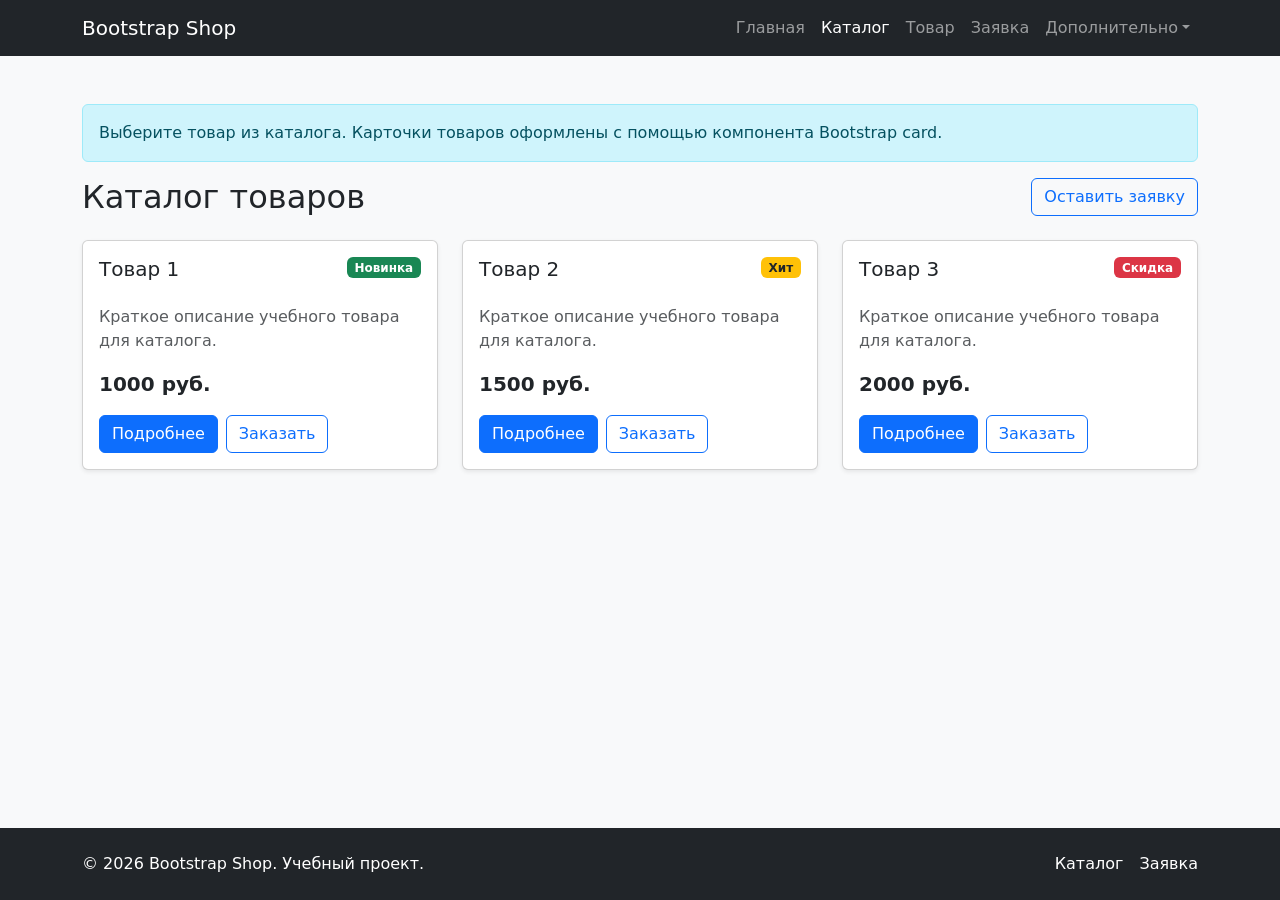
==== catalog.html @ 574446c4 "feat: add Bootstrap components pages" ====
<!DOCTYPE html>
<html lang="ru">
<head>
  <meta charset="UTF-8">
  <meta name="viewport" content="width=device-width, initial-scale=1.0">
  <title>Каталог — Bootstrap Shop</title>
  <link href="https://cdn.jsdelivr.net/npm/bootstrap@5.3.8/dist/css/bootstrap.min.css" rel="stylesheet">
  <link rel="stylesheet" href="css/custom.css">
</head>
<body class="bg-light">
<nav class="navbar navbar-expand-lg navbar-dark bg-dark">
  <div class="container">
    <a class="navbar-brand" href="index.html">Bootstrap Shop</a>
    <button class="navbar-toggler" type="button" data-bs-toggle="collapse" data-bs-target="#mainNavbar" aria-controls="mainNavbar" aria-expanded="false" aria-label="Переключить навигацию"><span class="navbar-toggler-icon"></span></button>
    <div class="collapse navbar-collapse" id="mainNavbar">
      <ul class="navbar-nav ms-auto">
        <li class="nav-item"><a class="nav-link" href="index.html">Главная</a></li>
        <li class="nav-item"><a class="nav-link active" aria-current="page" href="catalog.html">Каталог</a></li>
        <li class="nav-item"><a class="nav-link" href="product.html">Товар</a></li>
        <li class="nav-item"><a class="nav-link" href="order.html">Заявка</a></li>
        <li class="nav-item dropdown">
          <a class="nav-link dropdown-toggle" href="#" role="button" data-bs-toggle="dropdown" aria-expanded="false">Дополнительно</a>
          <ul class="dropdown-menu">
            <li><a class="dropdown-item" href="catalog.html">Все товары</a></li>
            <li><a class="dropdown-item" href="order.html">Оформить заявку</a></li>
            <li><a class="dropdown-item" href="index.html#popular">Популярное</a></li>
          </ul>
        </li>
      </ul>
    </div>
  </div>
</nav>
<main class="container my-5">
  <div class="alert alert-info" role="alert">Выберите товар из каталога. Карточки товаров оформлены с помощью компонента Bootstrap card.</div>
  <div class="d-flex flex-wrap justify-content-between align-items-center gap-3 mb-4"><h1 class="h2 mb-0">Каталог товаров</h1><a class="btn btn-outline-primary" href="order.html">Оставить заявку</a></div>
  <div class="row g-4">
    <div class="col-12 col-md-6 col-lg-4">
      <div class="card h-100 shadow-sm"><div class="card-body d-flex flex-column">
        <div class="d-flex flex-wrap justify-content-between align-items-start gap-2 mb-3"><h2 class="card-title h5">Товар 1</h2><span class="badge bg-success">Новинка</span></div>
        <p class="card-text text-muted">Краткое описание учебного товара для каталога.</p>
        <p class="fw-bold fs-5 mt-auto">1000 руб.</p>
        <div class="d-flex flex-wrap gap-2"><a class="btn btn-primary" href="product.html">Подробнее</a><button class="btn btn-outline-primary" type="button" data-bs-toggle="modal" data-bs-target="#orderModal">Заказать</button></div>
      </div></div>
    </div>
    <div class="col-12 col-md-6 col-lg-4">
      <div class="card h-100 shadow-sm"><div class="card-body d-flex flex-column">
        <div class="d-flex flex-wrap justify-content-between align-items-start gap-2 mb-3"><h2 class="card-title h5">Товар 2</h2><span class="badge bg-warning text-dark">Хит</span></div>
        <p class="card-text text-muted">Краткое описание учебного товара для каталога.</p>
        <p class="fw-bold fs-5 mt-auto">1500 руб.</p>
        <div class="d-flex flex-wrap gap-2"><a class="btn btn-primary" href="product.html">Подробнее</a><button class="btn btn-outline-primary" type="button" data-bs-toggle="modal" data-bs-target="#orderModal">Заказать</button></div>
      </div></div>
    </div>
    <div class="col-12 col-md-6 col-lg-4">
      <div class="card h-100 shadow-sm"><div class="card-body d-flex flex-column">
        <div class="d-flex flex-wrap justify-content-between align-items-start gap-2 mb-3"><h2 class="card-title h5">Товар 3</h2><span class="badge bg-danger">Скидка</span></div>
        <p class="card-text text-muted">Краткое описание учебного товара для каталога.</p>
        <p class="fw-bold fs-5 mt-auto">2000 руб.</p>
        <div class="d-flex flex-wrap gap-2"><a class="btn btn-primary" href="product.html">Подробнее</a><button class="btn btn-outline-primary" type="button" data-bs-toggle="modal" data-bs-target="#orderModal">Заказать</button></div>
      </div></div>
    </div>
  </div>
</main>
<div class="modal fade" id="orderModal" tabindex="-1" aria-labelledby="orderModalLabel" aria-hidden="true">
  <div class="modal-dialog"><div class="modal-content">
    <div class="modal-header"><h2 class="modal-title h5" id="orderModalLabel">Быстрая заявка</h2><button type="button" class="btn-close" data-bs-dismiss="modal" aria-label="Закрыть"></button></div>
    <div class="modal-body">
      <p class="text-muted">Учебная форма: данные не отправляются на сервер.</p>
      <form id="quick-order-form" onsubmit="return false;">
        <div class="mb-3"><label for="modal-name" class="form-label">Имя</label><input id="modal-name" name="name" type="text" class="form-control" required></div>
        <div class="mb-3"><label for="modal-phone" class="form-label">Телефон</label><input id="modal-phone" name="phone" type="tel" class="form-control" required></div>
        <div class="form-check mb-3"><input id="modal-agree" name="agree" class="form-check-input" type="checkbox" required><label class="form-check-label" for="modal-agree">Согласен на обработку данных</label></div>
      </form>
    </div>
    <div class="modal-footer"><button type="button" class="btn btn-secondary" data-bs-dismiss="modal">Закрыть</button><button type="submit" form="quick-order-form" class="btn btn-primary">Отправить</button></div>
  </div></div>
</div>
<footer class="bg-dark text-white py-4 mt-5">
  <div class="container"><div class="row align-items-center g-3">
    <div class="col-12 col-md-6"><p class="mb-0">&copy; 2026 Bootstrap Shop. Учебный проект.</p></div>
    <div class="col-12 col-md-6 text-md-end"><a class="text-white text-decoration-none me-3" href="catalog.html">Каталог</a><a class="text-white text-decoration-none" href="order.html">Заявка</a></div>
  </div></div>
</footer>
  <script src="https://cdn.jsdelivr.net/npm/bootstrap@5.3.8/dist/js/bootstrap.bundle.min.js"></script>
</body>
</html>
---- css/custom.css ----
body {
  min-height: 100vh;
  display: flex;
  flex-direction: column;
}

main {
  flex: 1 0 auto;
}

.placeholder-box {
  min-height: 240px;
}

.placeholder-image {
  min-height: 320px;
}

.card-img-top {
  height: 180px;
  object-fit: cover;
}
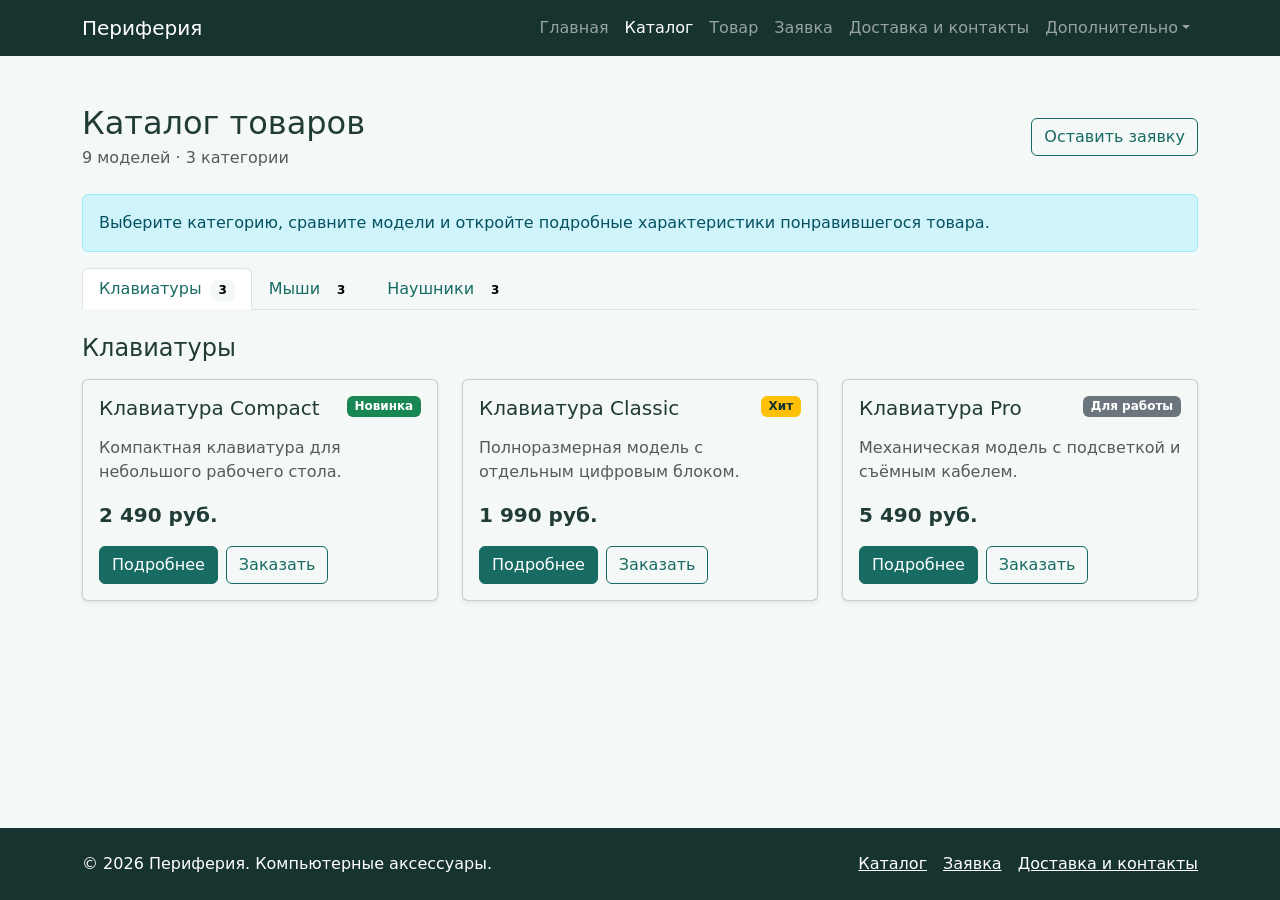
==== commit ce6ae269: "add: dorabotki" ====
--- a/catalog.html
+++ b/catalog.html
@@ -3,14 +3,15 @@
 <head>
   <meta charset="UTF-8">
   <meta name="viewport" content="width=device-width, initial-scale=1.0">
-  <title>Каталог — Bootstrap Shop</title>
-  <link href="https://cdn.jsdelivr.net/npm/bootstrap@5.3.8/dist/css/bootstrap.min.css" rel="stylesheet">
+  <title>Каталог — Периферия</title>
+  <link rel="stylesheet" href="vendor/bootstrap/css/bootstrap.min.css">
   <link rel="stylesheet" href="css/custom.css">
 </head>
 <body class="bg-light">
-<nav class="navbar navbar-expand-lg navbar-dark bg-dark">
+
+<nav class="navbar navbar-expand-lg navbar-dark bg-dark" aria-label="Основная навигация">
   <div class="container">
-    <a class="navbar-brand" href="index.html">Bootstrap Shop</a>
+    <a class="navbar-brand" href="index.html">Периферия</a>
     <button class="navbar-toggler" type="button" data-bs-toggle="collapse" data-bs-target="#mainNavbar" aria-controls="mainNavbar" aria-expanded="false" aria-label="Переключить навигацию"><span class="navbar-toggler-icon"></span></button>
     <div class="collapse navbar-collapse" id="mainNavbar">
       <ul class="navbar-nav ms-auto">
@@ -18,10 +19,11 @@
         <li class="nav-item"><a class="nav-link active" aria-current="page" href="catalog.html">Каталог</a></li>
         <li class="nav-item"><a class="nav-link" href="product.html">Товар</a></li>
         <li class="nav-item"><a class="nav-link" href="order.html">Заявка</a></li>
+        <li class="nav-item"><a class="nav-link" href="contacts.html">Доставка и контакты</a></li>
         <li class="nav-item dropdown">
-          <a class="nav-link dropdown-toggle" href="#" role="button" data-bs-toggle="dropdown" aria-expanded="false">Дополнительно</a>
-          <ul class="dropdown-menu">
-            <li><a class="dropdown-item" href="catalog.html">Все товары</a></li>
+          <button class="nav-link dropdown-toggle" type="button" data-bs-toggle="dropdown" aria-expanded="false">Дополнительно</button>
+          <ul class="dropdown-menu dropdown-menu-end">
+            <li><a class="dropdown-item" href="catalog.html">Каталог товаров</a></li>
             <li><a class="dropdown-item" href="order.html">Оформить заявку</a></li>
             <li><a class="dropdown-item" href="index.html#popular">Популярное</a></li>
           </ul>
@@ -31,55 +33,171 @@
   </div>
 </nav>
 <main class="container my-5">
-  <div class="alert alert-info" role="alert">Выберите товар из каталога. Карточки товаров оформлены с помощью компонента Bootstrap card.</div>
-  <div class="d-flex flex-wrap justify-content-between align-items-center gap-3 mb-4"><h1 class="h2 mb-0">Каталог товаров</h1><a class="btn btn-outline-primary" href="order.html">Оставить заявку</a></div>
-  <div class="row g-4">
-    <div class="col-12 col-md-6 col-lg-4">
-      <div class="card h-100 shadow-sm"><div class="card-body d-flex flex-column">
-        <div class="d-flex flex-wrap justify-content-between align-items-start gap-2 mb-3"><h2 class="card-title h5">Товар 1</h2><span class="badge bg-success">Новинка</span></div>
-        <p class="card-text text-muted">Краткое описание учебного товара для каталога.</p>
-        <p class="fw-bold fs-5 mt-auto">1000 руб.</p>
-        <div class="d-flex flex-wrap gap-2"><a class="btn btn-primary" href="product.html">Подробнее</a><button class="btn btn-outline-primary" type="button" data-bs-toggle="modal" data-bs-target="#orderModal">Заказать</button></div>
-      </div></div>
-    </div>
-    <div class="col-12 col-md-6 col-lg-4">
-      <div class="card h-100 shadow-sm"><div class="card-body d-flex flex-column">
-        <div class="d-flex flex-wrap justify-content-between align-items-start gap-2 mb-3"><h2 class="card-title h5">Товар 2</h2><span class="badge bg-warning text-dark">Хит</span></div>
-        <p class="card-text text-muted">Краткое описание учебного товара для каталога.</p>
-        <p class="fw-bold fs-5 mt-auto">1500 руб.</p>
-        <div class="d-flex flex-wrap gap-2"><a class="btn btn-primary" href="product.html">Подробнее</a><button class="btn btn-outline-primary" type="button" data-bs-toggle="modal" data-bs-target="#orderModal">Заказать</button></div>
-      </div></div>
-    </div>
-    <div class="col-12 col-md-6 col-lg-4">
-      <div class="card h-100 shadow-sm"><div class="card-body d-flex flex-column">
-        <div class="d-flex flex-wrap justify-content-between align-items-start gap-2 mb-3"><h2 class="card-title h5">Товар 3</h2><span class="badge bg-danger">Скидка</span></div>
-        <p class="card-text text-muted">Краткое описание учебного товара для каталога.</p>
-        <p class="fw-bold fs-5 mt-auto">2000 руб.</p>
-        <div class="d-flex flex-wrap gap-2"><a class="btn btn-primary" href="product.html">Подробнее</a><button class="btn btn-outline-primary" type="button" data-bs-toggle="modal" data-bs-target="#orderModal">Заказать</button></div>
-      </div></div>
-    </div>
+  <div class="d-flex flex-wrap justify-content-between align-items-center gap-3 mb-4"><div><h1 class="h2 mb-1">Каталог товаров</h1><p class="text-muted mb-0">9 моделей · 3 категории</p></div><a class="btn btn-outline-primary" href="order.html">Оставить заявку</a></div>
+  <div class="alert alert-info" role="alert">Выберите категорию, сравните модели и откройте подробные характеристики понравившегося товара.</div>
+  <ul class="nav nav-tabs mb-4" id="categoryTabs" role="tablist" aria-label="Категории товаров">
+    <li class="nav-item" role="presentation"><button class="nav-link active" id="keyboards-tab" data-bs-toggle="tab" data-bs-target="#keyboards-pane" type="button" role="tab" aria-controls="keyboards-pane" aria-selected="true">Клавиатуры <span class="badge text-bg-light ms-1">3</span></button></li>
+    <li class="nav-item" role="presentation"><button class="nav-link" id="mice-tab" data-bs-toggle="tab" data-bs-target="#mice-pane" type="button" role="tab" aria-controls="mice-pane" aria-selected="false">Мыши <span class="badge text-bg-light ms-1">3</span></button></li>
+    <li class="nav-item" role="presentation"><button class="nav-link" id="headphones-tab" data-bs-toggle="tab" data-bs-target="#headphones-pane" type="button" role="tab" aria-controls="headphones-pane" aria-selected="false">Наушники <span class="badge text-bg-light ms-1">3</span></button></li>
+  </ul>
+  <div class="tab-content" id="categoryContent">
+    <section class="tab-pane fade show active" id="keyboards-pane" role="tabpanel" aria-labelledby="keyboards-tab" tabindex="0">
+      <h2 class="h4 mb-3">Клавиатуры</h2>
+      <div class="row g-4">
+      <div class="col-12 col-md-6 col-lg-4">
+        <article class="card h-100 shadow-sm">
+          <div class="card-body d-flex flex-column">
+            <div class="d-flex flex-wrap justify-content-between align-items-start gap-2 mb-3"><h3 class="card-title h5 mb-0">Клавиатура Compact</h3><span class="badge bg-success">Новинка</span></div>
+            <p class="card-text text-muted">Компактная клавиатура для небольшого рабочего стола.</p>
+            <p class="fw-bold fs-5 mt-auto">2 490 руб.</p>
+            <div class="d-flex flex-wrap gap-2">
+              <a class="btn btn-primary" href="product.html?product=keyboard-compact">Подробнее<span class="visually-hidden">: Клавиатура Compact</span></a>
+              <button class="btn btn-outline-primary" type="button" data-bs-toggle="modal" data-bs-target="#orderModal" data-product="keyboard-compact">Заказать<span class="visually-hidden">: Клавиатура Compact</span></button>
+            </div>
+          </div>
+        </article>
+      </div>
+      <div class="col-12 col-md-6 col-lg-4">
+        <article class="card h-100 shadow-sm">
+          <div class="card-body d-flex flex-column">
+            <div class="d-flex flex-wrap justify-content-between align-items-start gap-2 mb-3"><h3 class="card-title h5 mb-0">Клавиатура Classic</h3><span class="badge bg-warning text-dark">Хит</span></div>
+            <p class="card-text text-muted">Полноразмерная модель с отдельным цифровым блоком.</p>
+            <p class="fw-bold fs-5 mt-auto">1 990 руб.</p>
+            <div class="d-flex flex-wrap gap-2">
+              <a class="btn btn-primary" href="product.html?product=keyboard-classic">Подробнее<span class="visually-hidden">: Клавиатура Classic</span></a>
+              <button class="btn btn-outline-primary" type="button" data-bs-toggle="modal" data-bs-target="#orderModal" data-product="keyboard-classic">Заказать<span class="visually-hidden">: Клавиатура Classic</span></button>
+            </div>
+          </div>
+        </article>
+      </div>
+      <div class="col-12 col-md-6 col-lg-4">
+        <article class="card h-100 shadow-sm">
+          <div class="card-body d-flex flex-column">
+            <div class="d-flex flex-wrap justify-content-between align-items-start gap-2 mb-3"><h3 class="card-title h5 mb-0">Клавиатура Pro</h3><span class="badge bg-secondary">Для работы</span></div>
+            <p class="card-text text-muted">Механическая модель с подсветкой и съёмным кабелем.</p>
+            <p class="fw-bold fs-5 mt-auto">5 490 руб.</p>
+            <div class="d-flex flex-wrap gap-2">
+              <a class="btn btn-primary" href="product.html?product=keyboard-pro">Подробнее<span class="visually-hidden">: Клавиатура Pro</span></a>
+              <button class="btn btn-outline-primary" type="button" data-bs-toggle="modal" data-bs-target="#orderModal" data-product="keyboard-pro">Заказать<span class="visually-hidden">: Клавиатура Pro</span></button>
+            </div>
+          </div>
+        </article>
+      </div>
+      </div>
+    </section>
+    <section class="tab-pane fade" id="mice-pane" role="tabpanel" aria-labelledby="mice-tab" tabindex="0">
+      <h2 class="h4 mb-3">Мыши</h2>
+      <div class="row g-4">
+      <div class="col-12 col-md-6 col-lg-4">
+        <article class="card h-100 shadow-sm">
+          <div class="card-body d-flex flex-column">
+            <div class="d-flex flex-wrap justify-content-between align-items-start gap-2 mb-3"><h3 class="card-title h5 mb-0">Мышь Wireless</h3><span class="badge bg-warning text-dark">Хит</span></div>
+            <p class="card-text text-muted">Беспроводная мышь для ноутбука и повседневных задач.</p>
+            <p class="fw-bold fs-5 mt-auto">1 490 руб.</p>
+            <div class="d-flex flex-wrap gap-2">
+              <a class="btn btn-primary" href="product.html?product=mouse-wireless">Подробнее<span class="visually-hidden">: Мышь Wireless</span></a>
+              <button class="btn btn-outline-primary" type="button" data-bs-toggle="modal" data-bs-target="#orderModal" data-product="mouse-wireless">Заказать<span class="visually-hidden">: Мышь Wireless</span></button>
+            </div>
+          </div>
+        </article>
+      </div>
+      <div class="col-12 col-md-6 col-lg-4">
+        <article class="card h-100 shadow-sm">
+          <div class="card-body d-flex flex-column">
+            <div class="d-flex flex-wrap justify-content-between align-items-start gap-2 mb-3"><h3 class="card-title h5 mb-0">Мышь Silent</h3><span class="badge bg-success">Новинка</span></div>
+            <p class="card-text text-muted">Тихие кнопки для занятий в библиотеке или дома.</p>
+            <p class="fw-bold fs-5 mt-auto">1 190 руб.</p>
+            <div class="d-flex flex-wrap gap-2">
+              <a class="btn btn-primary" href="product.html?product=mouse-silent">Подробнее<span class="visually-hidden">: Мышь Silent</span></a>
+              <button class="btn btn-outline-primary" type="button" data-bs-toggle="modal" data-bs-target="#orderModal" data-product="mouse-silent">Заказать<span class="visually-hidden">: Мышь Silent</span></button>
+            </div>
+          </div>
+        </article>
+      </div>
+      <div class="col-12 col-md-6 col-lg-4">
+        <article class="card h-100 shadow-sm">
+          <div class="card-body d-flex flex-column">
+            <div class="d-flex flex-wrap justify-content-between align-items-start gap-2 mb-3"><h3 class="card-title h5 mb-0">Мышь Gaming</h3><span class="badge bg-danger">Скидка</span></div>
+            <p class="card-text text-muted">Настраиваемая чувствительность и дополнительные кнопки.</p>
+            <p class="fw-bold fs-5 mt-auto">2 990 руб.</p>
+            <div class="d-flex flex-wrap gap-2">
+              <a class="btn btn-primary" href="product.html?product=mouse-gaming">Подробнее<span class="visually-hidden">: Мышь Gaming</span></a>
+              <button class="btn btn-outline-primary" type="button" data-bs-toggle="modal" data-bs-target="#orderModal" data-product="mouse-gaming">Заказать<span class="visually-hidden">: Мышь Gaming</span></button>
+            </div>
+          </div>
+        </article>
+      </div>
+      </div>
+    </section>
+    <section class="tab-pane fade" id="headphones-pane" role="tabpanel" aria-labelledby="headphones-tab" tabindex="0">
+      <h2 class="h4 mb-3">Наушники</h2>
+      <div class="row g-4">
+      <div class="col-12 col-md-6 col-lg-4">
+        <article class="card h-100 shadow-sm">
+          <div class="card-body d-flex flex-column">
+            <div class="d-flex flex-wrap justify-content-between align-items-start gap-2 mb-3"><h3 class="card-title h5 mb-0">Наушники Wired</h3><span class="badge bg-secondary">Для учёбы</span></div>
+            <p class="card-text text-muted">Проводная гарнитура с микрофоном для онлайн-занятий.</p>
+            <p class="fw-bold fs-5 mt-auto">1 990 руб.</p>
+            <div class="d-flex flex-wrap gap-2">
+              <a class="btn btn-primary" href="product.html?product=headphones-wired">Подробнее<span class="visually-hidden">: Наушники Wired</span></a>
+              <button class="btn btn-outline-primary" type="button" data-bs-toggle="modal" data-bs-target="#orderModal" data-product="headphones-wired">Заказать<span class="visually-hidden">: Наушники Wired</span></button>
+            </div>
+          </div>
+        </article>
+      </div>
+      <div class="col-12 col-md-6 col-lg-4">
+        <article class="card h-100 shadow-sm">
+          <div class="card-body d-flex flex-column">
+            <div class="d-flex flex-wrap justify-content-between align-items-start gap-2 mb-3"><h3 class="card-title h5 mb-0">Наушники Wireless</h3><span class="badge bg-success">Новинка</span></div>
+            <p class="card-text text-muted">Беспроводная модель со складной конструкцией.</p>
+            <p class="fw-bold fs-5 mt-auto">3 990 руб.</p>
+            <div class="d-flex flex-wrap gap-2">
+              <a class="btn btn-primary" href="product.html?product=headphones-wireless">Подробнее<span class="visually-hidden">: Наушники Wireless</span></a>
+              <button class="btn btn-outline-primary" type="button" data-bs-toggle="modal" data-bs-target="#orderModal" data-product="headphones-wireless">Заказать<span class="visually-hidden">: Наушники Wireless</span></button>
+            </div>
+          </div>
+        </article>
+      </div>
+      <div class="col-12 col-md-6 col-lg-4">
+        <article class="card h-100 shadow-sm">
+          <div class="card-body d-flex flex-column">
+            <div class="d-flex flex-wrap justify-content-between align-items-start gap-2 mb-3"><h3 class="card-title h5 mb-0">Наушники Studio</h3><span class="badge bg-secondary">Для музыки</span></div>
+            <p class="card-text text-muted">Полноразмерные наушники со съёмным кабелем.</p>
+            <p class="fw-bold fs-5 mt-auto">5 990 руб.</p>
+            <div class="d-flex flex-wrap gap-2">
+              <a class="btn btn-primary" href="product.html?product=headphones-studio">Подробнее<span class="visually-hidden">: Наушники Studio</span></a>
+              <button class="btn btn-outline-primary" type="button" data-bs-toggle="modal" data-bs-target="#orderModal" data-product="headphones-studio">Заказать<span class="visually-hidden">: Наушники Studio</span></button>
+            </div>
+          </div>
+        </article>
+      </div>
+      </div>
+    </section>
   </div>
 </main>
 <div class="modal fade" id="orderModal" tabindex="-1" aria-labelledby="orderModalLabel" aria-hidden="true">
-  <div class="modal-dialog"><div class="modal-content">
+  <div class="modal-dialog modal-dialog-centered modal-dialog-scrollable"><div class="modal-content">
     <div class="modal-header"><h2 class="modal-title h5" id="orderModalLabel">Быстрая заявка</h2><button type="button" class="btn-close" data-bs-dismiss="modal" aria-label="Закрыть"></button></div>
     <div class="modal-body">
-      <p class="text-muted">Учебная форма: данные не отправляются на сервер.</p>
+      <p class="text-muted">Выберите модель и укажите контактные данные. Онлайн-отправка временно недоступна.</p>
       <form id="quick-order-form" onsubmit="return false;">
-        <div class="mb-3"><label for="modal-name" class="form-label">Имя</label><input id="modal-name" name="name" type="text" class="form-control" required></div>
-        <div class="mb-3"><label for="modal-phone" class="form-label">Телефон</label><input id="modal-phone" name="phone" type="tel" class="form-control" required></div>
+        <div class="mb-3"><label for="modal-product" class="form-label">Товар</label><select id="modal-product" name="product" class="form-select" required><optgroup label="Клавиатуры"><option value="keyboard-compact">Клавиатура Compact — 2 490 руб.</option><option value="keyboard-classic">Клавиатура Classic — 1 990 руб.</option><option value="keyboard-pro">Клавиатура Pro — 5 490 руб.</option></optgroup><optgroup label="Мыши"><option value="mouse-wireless">Мышь Wireless — 1 490 руб.</option><option value="mouse-silent">Мышь Silent — 1 190 руб.</option><option value="mouse-gaming">Мышь Gaming — 2 990 руб.</option></optgroup><optgroup label="Наушники"><option value="headphones-wired">Наушники Wired — 1 990 руб.</option><option value="headphones-wireless">Наушники Wireless — 3 990 руб.</option><option value="headphones-studio">Наушники Studio — 5 990 руб.</option></optgroup></select></div>
+        <div class="mb-3"><label for="modal-name" class="form-label">Имя</label><input id="modal-name" name="name" type="text" class="form-control" autocomplete="given-name" required></div>
+        <div class="mb-3"><label for="modal-phone" class="form-label">Телефон</label><input id="modal-phone" name="phone" type="tel" class="form-control" autocomplete="tel" required></div>
         <div class="form-check mb-3"><input id="modal-agree" name="agree" class="form-check-input" type="checkbox" required><label class="form-check-label" for="modal-agree">Согласен на обработку данных</label></div>
       </form>
+      <a id="modal-full-order" class="d-inline-block mt-2" href="order.html?product=keyboard-compact">Перейти к полной форме заявки</a>
     </div>
     <div class="modal-footer"><button type="button" class="btn btn-secondary" data-bs-dismiss="modal">Закрыть</button><button type="submit" form="quick-order-form" class="btn btn-primary">Отправить</button></div>
   </div></div>
 </div>
 <footer class="bg-dark text-white py-4 mt-5">
   <div class="container"><div class="row align-items-center g-3">
-    <div class="col-12 col-md-6"><p class="mb-0">&copy; 2026 Bootstrap Shop. Учебный проект.</p></div>
-    <div class="col-12 col-md-6 text-md-end"><a class="text-white text-decoration-none me-3" href="catalog.html">Каталог</a><a class="text-white text-decoration-none" href="order.html">Заявка</a></div>
+    <div class="col-12 col-md-5"><p class="mb-0">&copy; 2026 Периферия. Компьютерные аксессуары.</p></div>
+    <div class="col-12 col-md-7"><div class="d-flex flex-wrap justify-content-md-end gap-3"><a class="text-white" href="catalog.html">Каталог</a><a class="text-white" href="order.html">Заявка</a><a class="text-white" href="contacts.html">Доставка и контакты</a></div></div>
   </div></div>
 </footer>
-  <script src="https://cdn.jsdelivr.net/npm/bootstrap@5.3.8/dist/js/bootstrap.bundle.min.js"></script>
+  <script src="vendor/bootstrap/js/bootstrap.bundle.min.js"></script>
+  <script src="js/shop.js"></script>
 </body>
 </html>
--- a/css/custom.css
+++ b/css/custom.css
@@ -1,3 +1,16 @@
+:root {
+  --bs-primary: #176b63;
+  --bs-primary-rgb: 23, 107, 99;
+  --bs-dark-rgb: 23, 51, 47;
+  --bs-light-rgb: 244, 248, 247;
+  --bs-body-bg: #f4f8f7;
+  --bs-body-color: #213b36;
+  --bs-link-color: #176b63;
+  --bs-link-color-rgb: 23, 107, 99;
+  --bs-link-hover-color: #11534d;
+  --bs-link-hover-color-rgb: 17, 83, 77;
+}
+
 body {
   min-height: 100vh;
   display: flex;
@@ -20,3 +33,55 @@
   height: 180px;
   object-fit: cover;
 }
+
+/* У компонентов Bootstrap собственные переменные состояний кнопок. */
+.btn-primary {
+  --bs-btn-bg: #176b63;
+  --bs-btn-border-color: #176b63;
+  --bs-btn-hover-bg: #11534d;
+  --bs-btn-hover-border-color: #11534d;
+  --bs-btn-active-bg: #0d433e;
+  --bs-btn-active-border-color: #0d433e;
+  --bs-btn-disabled-bg: #176b63;
+  --bs-btn-disabled-border-color: #176b63;
+  --bs-btn-focus-shadow-rgb: 23, 107, 99;
+}
+
+.btn-outline-primary {
+  --bs-btn-color: #176b63;
+  --bs-btn-border-color: #176b63;
+  --bs-btn-hover-bg: #176b63;
+  --bs-btn-hover-border-color: #176b63;
+  --bs-btn-active-bg: #11534d;
+  --bs-btn-active-border-color: #11534d;
+  --bs-btn-disabled-color: #176b63;
+  --bs-btn-disabled-border-color: #176b63;
+  --bs-btn-focus-shadow-rgb: 23, 107, 99;
+}
+
+.nav-tabs {
+  --bs-nav-tabs-link-active-color: #176b63;
+  --bs-nav-tabs-link-active-bg: #fff;
+}
+
+.accordion {
+  --bs-accordion-active-color: #11534d;
+  --bs-accordion-active-bg: #e3f1ed;
+  --bs-accordion-btn-focus-box-shadow: 0 0 0 0.25rem rgba(23, 107, 99, 0.2);
+}
+
+.form-control:focus,
+.form-select:focus {
+  border-color: #6aa99e;
+  box-shadow: 0 0 0 0.25rem rgba(23, 107, 99, 0.2);
+}
+
+.form-check-input:checked {
+  background-color: #176b63;
+  border-color: #176b63;
+}
+
+.form-check-input:focus {
+  border-color: #6aa99e;
+  box-shadow: 0 0 0 0.25rem rgba(23, 107, 99, 0.2);
+}
